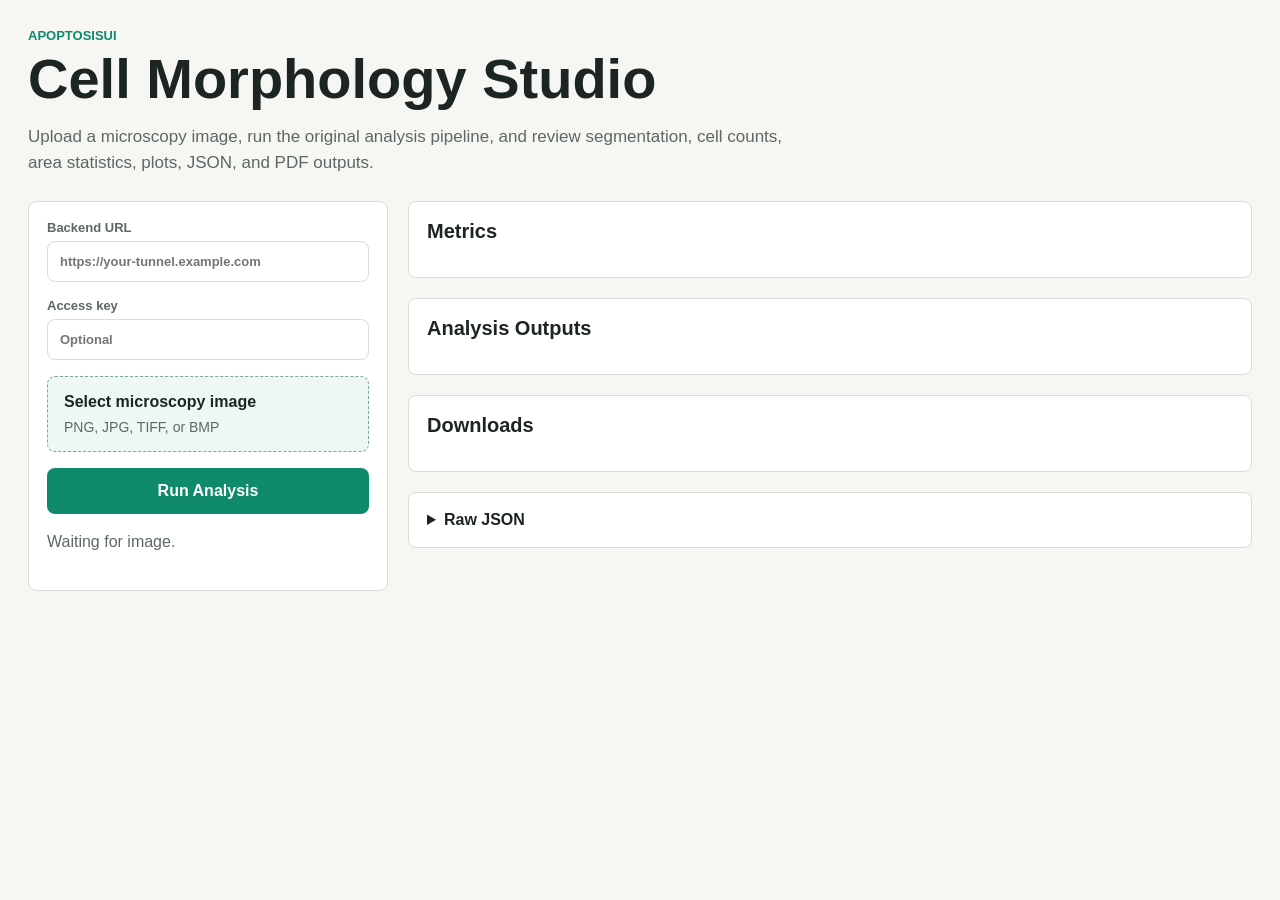
==== docs/index.html @ 434710eb "Add GitHub Pages frontend" ====
<!doctype html>
<html lang="en">
  <head>
    <meta charset="utf-8" />
    <meta name="viewport" content="width=device-width, initial-scale=1" />
    <title>Cell Morphology Studio</title>
    <link rel="stylesheet" href="./styles.css" />
  </head>
  <body>
    <main class="shell">
      <section class="intro">
        <p class="eyebrow">ApoptosisUI</p>
        <h1>Cell Morphology Studio</h1>
        <p class="lead">
          Upload a microscopy image, run the original analysis pipeline, and review segmentation, cell counts, area
          statistics, plots, JSON, and PDF outputs.
        </p>
      </section>

      <section class="workspace">
        <aside class="controls">
          <label class="field">
            <span>Backend URL</span>
            <input id="apiBaseInput" type="url" placeholder="https://your-tunnel.example.com" />
          </label>

          <label class="field">
            <span>Access key</span>
            <input id="apiKeyInput" type="password" placeholder="Optional" />
          </label>

          <label class="upload" for="imageInput">
            <span class="upload-title">Select microscopy image</span>
            <span id="fileName">PNG, JPG, TIFF, or BMP</span>
            <input id="imageInput" type="file" accept=".png,.jpg,.jpeg,.tif,.tiff,.bmp,image/*" />
          </label>

          <button id="runButton" type="button">Run Analysis</button>
          <p id="statusText" class="status">Waiting for image.</p>
        </aside>

        <section class="results">
          <div class="summary">
            <h2>Metrics</h2>
            <div id="metricsGrid" class="metrics-grid"></div>
          </div>

          <div class="output-section">
            <h2>Analysis Outputs</h2>
            <div id="gallery" class="gallery"></div>
          </div>

          <div class="output-section">
            <h2>Downloads</h2>
            <div id="downloads" class="downloads"></div>
          </div>

          <details class="raw-json">
            <summary>Raw JSON</summary>
            <pre id="jsonOutput">{}</pre>
          </details>
        </section>
      </section>
    </main>

    <script src="./app.js"></script>
  </body>
</html>
---- docs/styles.css ----
:root {
  color-scheme: light;
  --bg: #f6f7f3;
  --ink: #1d2522;
  --muted: #5c6863;
  --line: #d7ded8;
  --panel: #ffffff;
  --accent: #0f8a6a;
  --accent-strong: #0b6a52;
  --warn: #b42318;
}

* {
  box-sizing: border-box;
}

body {
  margin: 0;
  background: var(--bg);
  color: var(--ink);
  font-family: Arial, Helvetica, sans-serif;
}

button,
input {
  font: inherit;
}

.shell {
  width: min(1440px, 100%);
  margin: 0 auto;
  padding: 28px;
}

.intro {
  margin-bottom: 24px;
}

.eyebrow {
  margin: 0 0 8px;
  color: var(--accent);
  font-size: 13px;
  font-weight: 700;
  letter-spacing: 0;
  text-transform: uppercase;
}

h1,
h2 {
  margin: 0;
}

h1 {
  font-size: clamp(32px, 5vw, 56px);
  line-height: 1;
}

h2 {
  font-size: 20px;
}

.lead {
  max-width: 760px;
  color: var(--muted);
  font-size: 17px;
  line-height: 1.55;
}

.workspace {
  display: grid;
  grid-template-columns: minmax(280px, 360px) 1fr;
  gap: 20px;
  align-items: start;
}

.controls,
.summary,
.output-section,
.raw-json {
  background: var(--panel);
  border: 1px solid var(--line);
  border-radius: 8px;
}

.controls {
  position: sticky;
  top: 20px;
  display: grid;
  gap: 16px;
  padding: 18px;
}

.field {
  display: grid;
  gap: 6px;
  color: var(--muted);
  font-size: 13px;
  font-weight: 700;
}

.field input {
  width: 100%;
  border: 1px solid var(--line);
  border-radius: 8px;
  padding: 12px;
  color: var(--ink);
}

.upload {
  display: grid;
  gap: 8px;
  border: 1px dashed #7ba996;
  border-radius: 8px;
  padding: 16px;
  background: #eef7f2;
  cursor: pointer;
}

.upload-title {
  color: var(--ink);
  font-weight: 700;
}

#fileName {
  color: var(--muted);
  font-size: 14px;
  overflow-wrap: anywhere;
}

.upload input {
  display: none;
}

#runButton {
  min-height: 46px;
  border: 0;
  border-radius: 8px;
  background: var(--accent);
  color: #ffffff;
  font-weight: 700;
  cursor: pointer;
}

#runButton:disabled {
  cursor: wait;
  opacity: 0.65;
}

.status {
  min-height: 42px;
  margin: 0;
  color: var(--muted);
  line-height: 1.45;
}

.status.error {
  color: var(--warn);
}

.results {
  display: grid;
  gap: 20px;
}

.summary,
.output-section,
.raw-json {
  padding: 18px;
}

.metrics-grid {
  display: grid;
  grid-template-columns: repeat(4, minmax(150px, 1fr));
  gap: 12px;
  margin-top: 16px;
}

.metric {
  min-height: 88px;
  border: 1px solid var(--line);
  border-radius: 8px;
  padding: 12px;
  background: #fbfcfa;
}

.metric span {
  display: block;
  color: var(--muted);
  font-size: 13px;
}

.metric strong {
  display: block;
  margin-top: 8px;
  font-size: 22px;
  overflow-wrap: anywhere;
}

.gallery {
  display: grid;
  grid-template-columns: repeat(2, minmax(240px, 1fr));
  gap: 16px;
  margin-top: 16px;
}

.image-card {
  border: 1px solid var(--line);
  border-radius: 8px;
  overflow: hidden;
  background: #0f1513;
}

.image-card img {
  display: block;
  width: 100%;
  aspect-ratio: 4 / 3;
  object-fit: contain;
  background: #0f1513;
}

.image-card p {
  margin: 0;
  padding: 10px 12px;
  background: #ffffff;
  color: var(--ink);
  font-weight: 700;
}

.downloads {
  display: flex;
  flex-wrap: wrap;
  gap: 10px;
  margin-top: 16px;
}

.downloads a {
  border-radius: 8px;
  padding: 10px 12px;
  background: #e6f2ed;
  color: var(--accent-strong);
  font-weight: 700;
  text-decoration: none;
}

.raw-json summary {
  cursor: pointer;
  font-weight: 700;
}

pre {
  max-height: 420px;
  overflow: auto;
  border-radius: 8px;
  padding: 14px;
  background: #111816;
  color: #e7f4ef;
  white-space: pre-wrap;
}

@media (max-width: 980px) {
  .shell {
    padding: 18px;
  }

  .workspace {
    grid-template-columns: 1fr;
  }

  .controls {
    position: static;
  }

  .metrics-grid,
  .gallery {
    grid-template-columns: 1fr;
  }
}
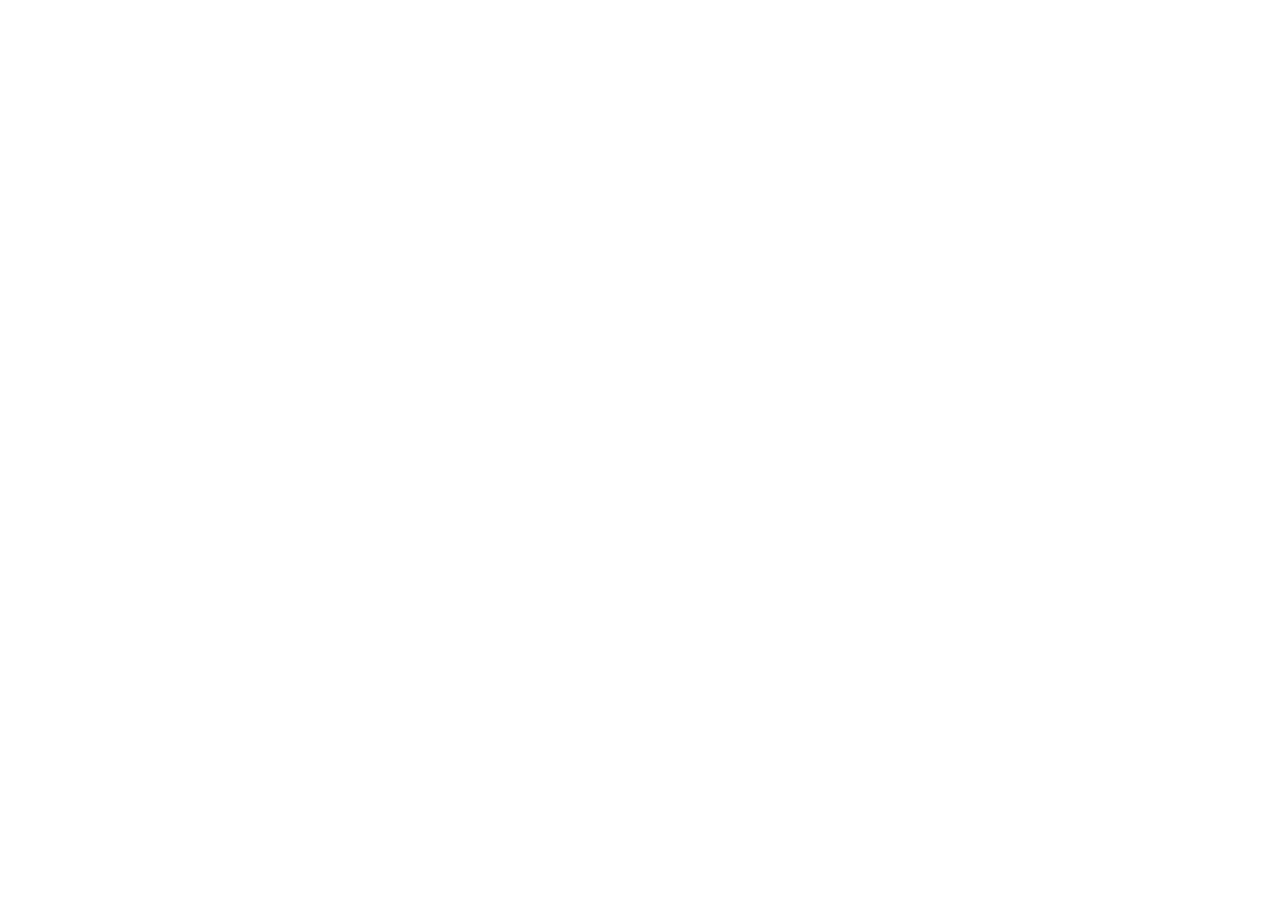
==== commit c5a78847: "Make Pages open ngrok app" ====
--- a/docs/index.html
+++ b/docs/index.html
@@ -3,6 +3,7 @@
   <head>
     <meta charset="utf-8" />
     <meta name="viewport" content="width=device-width, initial-scale=1" />
+    <meta http-equiv="refresh" content="2; url=https://engraving-sake-doing.ngrok-free.dev" />
     <title>Cell Morphology Studio</title>
     <link rel="stylesheet" href="./styles.css" />
   </head>
@@ -11,58 +12,25 @@
       <section class="intro">
         <p class="eyebrow">ApoptosisUI</p>
         <h1>Cell Morphology Studio</h1>
-        <p class="lead">
-          Upload a microscopy image, run the original analysis pipeline, and review segmentation, cell counts, area
-          statistics, plots, JSON, and PDF outputs.
-        </p>
+        <p class="lead">Opening the analysis workspace.</p>
       </section>
 
       <section class="workspace">
         <aside class="controls">
-          <label class="field">
-            <span>Backend URL</span>
-            <input id="apiBaseInput" type="url" placeholder="https://your-tunnel.example.com" />
-          </label>
-
-          <label class="field">
-            <span>Access key</span>
-            <input id="apiKeyInput" type="password" placeholder="Optional" />
-          </label>
-
-          <label class="upload" for="imageInput">
-            <span class="upload-title">Select microscopy image</span>
-            <span id="fileName">PNG, JPG, TIFF, or BMP</span>
-            <input id="imageInput" type="file" accept=".png,.jpg,.jpeg,.tif,.tiff,.bmp,image/*" />
-          </label>
-
-          <button id="runButton" type="button">Run Analysis</button>
-          <p id="statusText" class="status">Waiting for image.</p>
+          <a class="launch-link" href="https://engraving-sake-doing.ngrok-free.dev">
+            Open Analysis App
+          </a>
+          <p class="status">
+            If the page does not open automatically, use the button above.
+          </p>
         </aside>
-
-        <section class="results">
-          <div class="summary">
-            <h2>Metrics</h2>
-            <div id="metricsGrid" class="metrics-grid"></div>
-          </div>
-
-          <div class="output-section">
-            <h2>Analysis Outputs</h2>
-            <div id="gallery" class="gallery"></div>
-          </div>
-
-          <div class="output-section">
-            <h2>Downloads</h2>
-            <div id="downloads" class="downloads"></div>
-          </div>
-
-          <details class="raw-json">
-            <summary>Raw JSON</summary>
-            <pre id="jsonOutput">{}</pre>
-          </details>
-        </section>
       </section>
     </main>
 
-    <script src="./app.js"></script>
+    <script>
+      window.setTimeout(() => {
+        window.location.replace("https://engraving-sake-doing.ngrok-free.dev");
+      }, 800);
+    </script>
   </body>
 </html>
--- a/docs/styles.css
+++ b/docs/styles.css
@@ -242,6 +242,19 @@
   text-decoration: none;
 }
 
+.launch-link {
+  display: inline-flex;
+  min-height: 46px;
+  align-items: center;
+  justify-content: center;
+  border-radius: 8px;
+  padding: 0 16px;
+  background: var(--accent);
+  color: #ffffff;
+  font-weight: 700;
+  text-decoration: none;
+}
+
 .raw-json summary {
   cursor: pointer;
   font-weight: 700;
